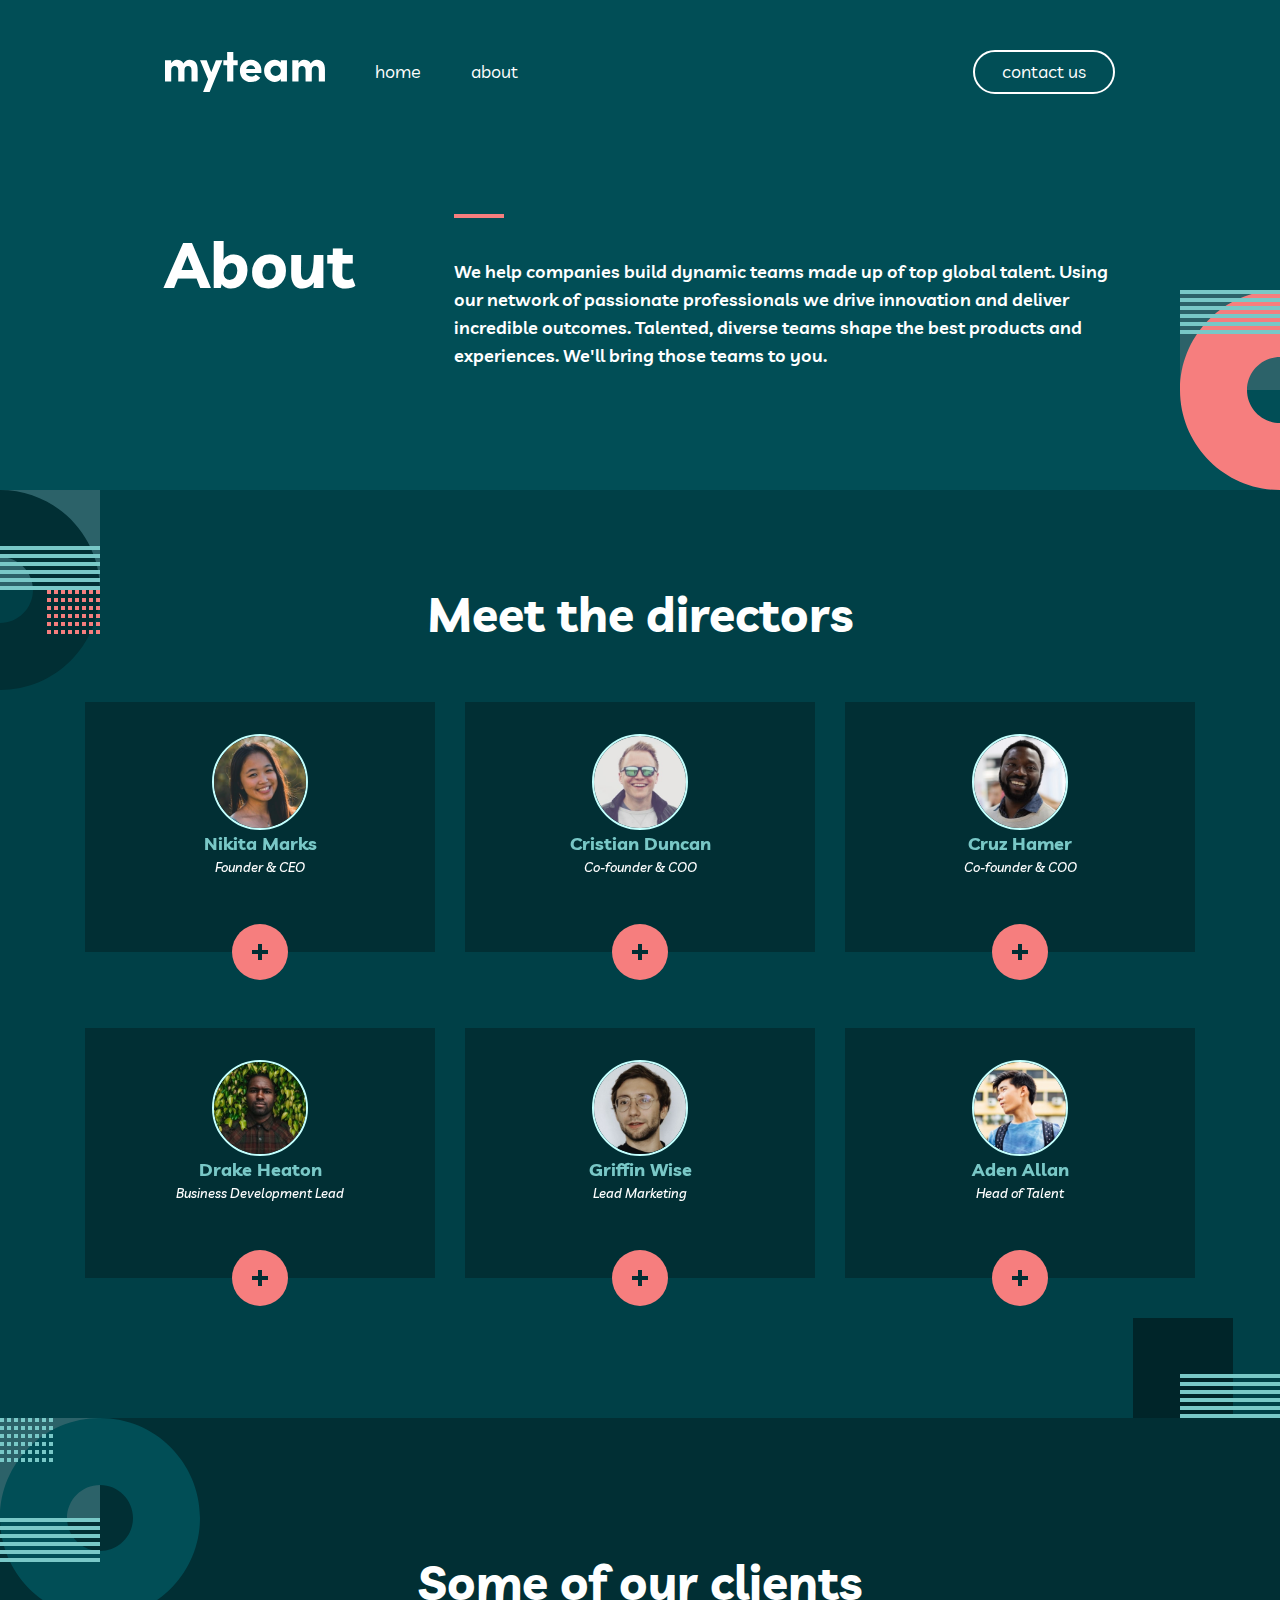
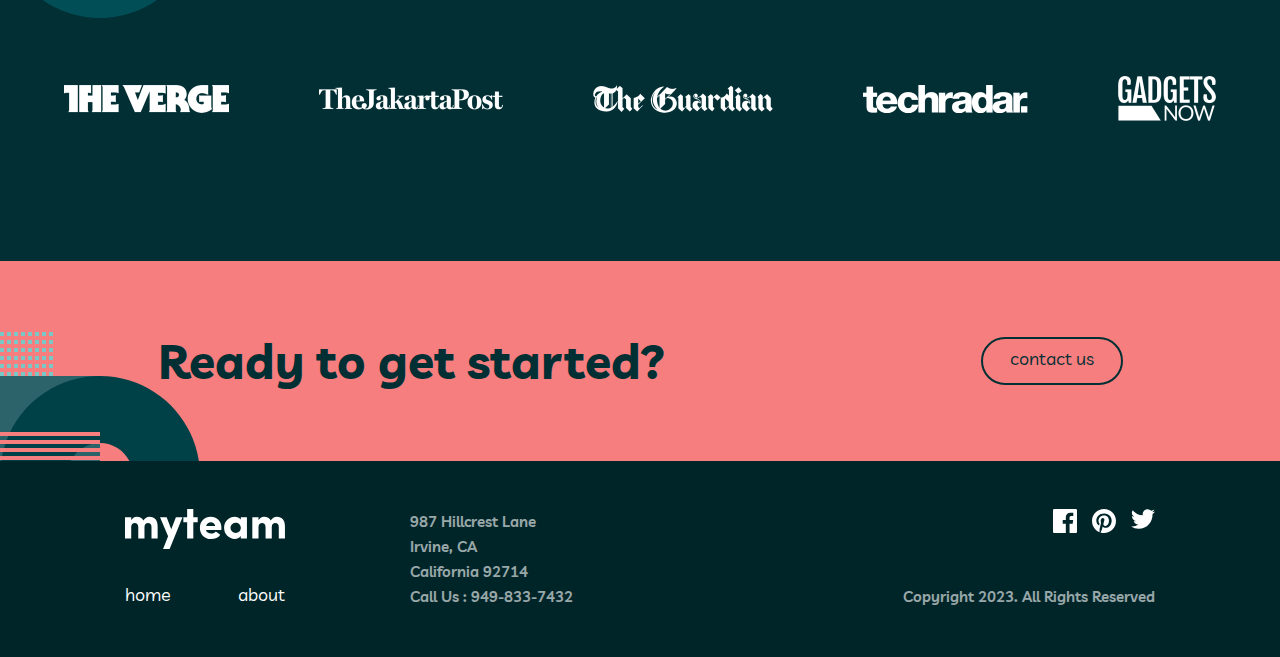
==== about.html @ d1cc4b77 "fixed icons" ====
<!DOCTYPE html>
<html lang="en">
  <head>
    <meta charset="UTF-8" />
    <meta name="viewport" content="width=device-width, initial-scale=1.0" />
    <meta name="description" content="myTeam website to find the best talent" />

    <link rel="icon" type="image/png" sizes="32x32" href="images/favicon-32x32.png" />

    <title>Frontend Mentor | myteam website challenge - About</title>
    <link rel="stylesheet" href="./styles/about.css" />
  </head>
  <body>
    <div class="menu-backdrop">
      <div class="menu">
        <ul>
          <li>
            <button type="button" aria-label="close button" class="closeBtn">
              <img src="./assets/icon-close.svg" alt="close button" />
            </button>
          </li>
          <li><a class="link header-link" href="./index.html">home</a></li>
          <li><a class="link header-link" href="./about.html">about</a></li>
          <li><a class="contact-us header-link" href="./contact.html">contact us</a></li>
        </ul>
        <img class="menu-bg-pattern" src="./assets/bg-pattern-about-1-mobile-nav-1.svg" alt="" />
      </div>
    </div>
    <header class="header-container">
      <div class="header">
        <div class="header-content">
          <nav class="nav-bar">
            <img class="logo" src="./assets/logo.svg" alt="logo" />
            <a class="link header-link" href="./index.html">home</a>
            <a class="link header-link" href="./about.html">about</a>
            <a class="contact-us header-link" href="./contact.html">contact us</a>
            <button type="button" aria-label="hamburger" class="hamburger">
              <link href="https://fonts.googleapis.com/css2?family=Livvic:wght@600;700&display=swap" rel="stylesheet" />
              <img src="./assets/icon-hamburger.svg" alt="" />
            </button>
          </nav>
          <div class="content">
            <h1 class="main-heading">About</h1>
            <p class="desc">
              We help companies build dynamic teams made up of top global talent. Using our network of passionate professionals we drive innovation and deliver incredible outcomes. Talented, diverse teams shape the best products and experiences.
              We'll bring those teams to you.
            </p>
          </div>
        </div>
      </div>
      <img class="pattern-home-2" src="./assets/bg-pattern-about-1-mobile-nav-1.svg" alt="" />
    </header>
    <main class="main-content-container">
      <img class="bg-pattern-2" src="./assets/bg-pattern-about-2-contact-1.svg" alt="" />
      <div class="directors-info">
        <h2 class="heading-2">Meet the directors</h2>
        <div class="cards">
          <div class="card">
            <div class="card-holder">
              <div class="card-inner">
                <figure class="card-front">
                  <img width="96px" height="96px" src="./assets/avatar-nikita.jpg" alt="Nikita" />
                  <figcaption>
                    <h3 class="heading-3">Nikita Marks</h3>
                    <p class="job-position">Founder & CEO</p>
                  </figcaption>
                </figure>
                <div class="back-card">
                  <h3 class="heading-3">Nikita Marks</h3>
                  <q class="card-quote">It always amazes me how much talent there is in every corner of the globe.</q>
                  <div class="socials">
                    <a class="link header-link" href="http://www.twitter.com" target="_blank"><img src="./assets/icon-twitter.svg" alt="Twitter" /></a
                    ><a class="link header-link" href="http://www.linkedin.com" target="_blank"><img src="./assets/icon-linkedin.svg" alt="LinkedIn" /></a>
                  </div>
                </div>
              </div>
            </div>
            <button type="button" class="card-btn" aria-label="open/close card"><img src="./assets/icon-cross.svg" alt="" /></button>
          </div>
          <div class="card">
            <div class="card-holder">
              <div class="card-inner">
                <figure class="card-front">
                  <img width="96px" height="96px" src="./assets/avatar-christian.jpg" alt="Christian" />
                  <figcaption>
                    <h3 class="heading-3">Cristian Duncan</h3>
                    <p class="job-position">Co-founder & COO</p>
                  </figcaption>
                </figure>
                <div class="back-card">
                  <h3 class="heading-3">Cristian Duncan</h3>
                  <q class="card-quote">Distributed teams required unique processes. You need to approach work in a new way.</q>
                  <div class="socials">
                    <a class="link header-link" href="http://www.twitter.com" target="_blank"><img src="./assets/icon-twitter.svg" alt="Twitter" /></a
                    ><a class="link header-link" href="http://www.linkedin.com" target="_blank"><img src="./assets/icon-linkedin.svg" alt="LinkedIn" /></a>
                  </div>
                </div>
              </div>
            </div>
            <button type="button" class="card-btn" aria-label="open/close card"><img src="./assets/icon-cross.svg" alt="" /></button>
          </div>
          <div class="card">
            <div class="card-holder">
              <div class="card-inner">
                <figure class="card-front">
                  <img width="96px" height="96px" src="./assets/avatar-cruz.jpg" alt="Cruz" />
                  <figcaption>
                    <h3 class="heading-3">Cruz Hamer</h3>
                    <p class="job-position">Co-founder & COO</p>
                  </figcaption>
                </figure>
                <div class="back-card">
                  <h3 class="heading-3">Cruz Hamer</h3>
                  <q class="card-quote">Technology is at the forefront of enabling distributed teams. That's where we come in.</q>
                  <div class="socials">
                    <a class="link header-link" href="http://www.twitter.com" target="_blank"><img src="./assets/icon-twitter.svg" alt="Twitter" /></a
                    ><a class="link header-link" href="http://www.linkedin.com" target="_blank"><img src="./assets/icon-linkedin.svg" alt="LinkedIn" /></a>
                  </div>
                </div>
              </div>
            </div>
            <button type="button" class="card-btn" aria-label="open/close card"><img src="./assets/icon-cross.svg" alt="" /></button>
          </div>
          <div class="card">
            <div class="card-holder">
              <div class="card-inner">
                <figure class="card-front">
                  <img width="96px" height="96px" src="./assets/avatar-drake.jpg" alt="Drake" />
                  <figcaption>
                    <h3 class="heading-3">Drake Heaton</h3>
                    <p class="job-position">Business Development Lead</p>
                  </figcaption>
                </figure>
                <div class="back-card">
                  <h3 class="heading-3">Drake Heaton</h3>
                  <q class="card-quote">Hiring similar people from similar backgrounds is a surefire way to stunt innovation.</q>
                  <div class="socials">
                    <a class="link header-link" href="http://www.twitter.com" target="_blank"><img src="./assets/icon-twitter.svg" alt="Twitter" /></a
                    ><a class="link header-link" href="http://www.linkedin.com" target="_blank"><img src="./assets/icon-linkedin.svg" alt="LinkedIn" /></a>
                  </div>
                </div>
              </div>
            </div>
            <button type="button" class="card-btn" aria-label="open/close card"><img src="./assets/icon-cross.svg" alt="" /></button>
          </div>
          <div class="card">
            <div class="card-holder">
              <div class="card-inner">
                <figure class="card-front">
                  <img width="96px" height="96px" src="./assets/avatar-griffin.jpg" alt="Griffin" />
                  <figcaption>
                    <h3 class="heading-3">Griffin Wise</h3>
                    <p class="job-position">Lead Marketing</p>
                  </figcaption>
                </figure>
                <div class="back-card">
                  <h3 class="heading-3">Griffin Wise</h3>
                  <q class="card-quote">Unique perspectives shape unique products, which is what you need to survive these days.</q>
                  <div class="socials">
                    <a class="link header-link" href="http://www.twitter.com" target="_blank"><img src="./assets/icon-twitter.svg" alt="Twitter" /></a
                    ><a class="link header-link" href="http://www.linkedin.com" target="_blank"><img src="./assets/icon-linkedin.svg" alt="LinkedIn" /></a>
                  </div>
                </div>
              </div>
            </div>
            <button type="button" class="card-btn" aria-label="open/close card"><img src="./assets/icon-cross.svg" alt="" /></button>
          </div>
          <div class="card">
            <div class="card-holder">
              <div class="card-inner">
                <figure class="card-front">
                  <img width="96px" height="96px" src="./assets/avatar-aden.jpg" alt="Aden" />
                  <figcaption>
                    <h3 class="heading-3">Aden Allan</h3>
                    <p class="job-position">Head of Talent</p>
                  </figcaption>
                </figure>
                <div class="back-card">
                  <h3 class="heading-3">Aden Allan</h3>
                  <q class="card-quote">Empowered teams create truly amazing products. Set the north star and let them follow it.</q>
                  <div class="socials">
                    <a class="link header-link" href="http://www.twitter.com" target="_blank"><img src="./assets/icon-twitter.svg" alt="Twitter" /></a
                    ><a class="link header-link" href="http://www.linkedin.com" target="_blank"><img src="./assets/icon-linkedin.svg" alt="LinkedIn" /></a>
                  </div>
                </div>
              </div>
            </div>
            <button type="button" class="card-btn" aria-label="open/close card"><img src="./assets/icon-cross.svg" alt="" /></button>
          </div>
        </div>
      </div>
      <img class="bg-pattern-3" src="./assets/bg-pattern-home-4-about-3.svg" alt="" />
    </main>
    <section class="clients-container">
      <img class="pattern-four" src="./assets/bg-pattern-about-4.svg" alt="" />
      <div class="clients-content">
        <h2 class="heading-2">Some of our clients</h2>
        <div class="clients">
          <img src="./assets/logo-the-verge.png" alt="The Verge" />
          <img src="./assets/logo-jakarta-post.png" class="jakarta-post" alt="The Jakarta Post" />
          <img src="./assets/logo-the-guardian.png" alt="The Guardian" />
          <img src="./assets/logo-tech-radar.png" alt="Tech Radar" />
          <img src="./assets/logo-gadgets-now.png" class="gadgets-now" alt="Gadgets Now" />
        </div>
      </div>
    </section>
    <section class="contact-us-container">
      <img class="pattern-contact-us" src="./assets/bg-pattern-home-6-about-5.svg" alt="" />
      <div class="contact-us-content">
        <h2 class="heading-2">Ready to get started?</h2>
        <a class="contact-us header-link" href="./contact.html">contact us</a>
      </div>
    </section>
    <footer class="footer-container">
      <div class="footer-content">
        <div class="nav-group">
          <img class="logo" src="./assets/logo.svg" alt="logo" />
          <nav class="nav-links">
            <ul>
              <li><a class="link header-link" href="./index.html">home</a></li>
              <li><a class="link header-link" href="./about.html">about</a></li>
            </ul>
          </nav>
          <nav class="nav-socials">
            <ul>
              <li>
                <a class="link header-link" href="http://www.facebook.com" target="_blank"><img src="./assets/icon-facebook.svg" alt="facebook" /></a>
              </li>
              <li>
                <a class="link header-link" href="http://www.pinterest.com" target="_blank"><img src="./assets/icon-pinterest.svg" alt="pinterest" /></a>
              </li>
              <li>
                <a class="link header-link" href="http://www.twitter.com" target="_blank"><img src="./assets/icon-twitter.svg" alt="twitter" /></a>
              </li>
            </ul>
          </nav>
        </div>
        <address class="address">987 Hillcrest Lane<br />Irvine, CA<br />California 92714<br />Call Us : 949-833-7432</address>
        <div class="contact-block">
          <nav class="nav-socials">
            <ul>
              <li>
                <a class="link header-link" href="http://www.facebook.com" target="_blank"><img src="./assets/icon-facebook.svg" alt="facebook" /></a>
              </li>
              <li>
                <a class="link header-link" href="http://www.pinterest.com" target="_blank"><img src="./assets/icon-pinterest.svg" alt="pinterest" /></a>
              </li>
              <li>
                <a class="link header-link" href="http://www.twitter.com" target="_blank"><img src="./assets/icon-twitter.svg" alt="twitter" /></a>
              </li>
            </ul>
          </nav>
          <address class="address">987 Hillcrest Lane<br />Irvine, CA<br />California 92714<br />Call Us : 949-833-7432</address>
          <p class="copyright">Copyright 2023. All Rights Reserved</p>
        </div>
      </div>
    </footer>
    <script src="./src/index.js"></script>
  </body>
</html>
---- styles/about.css ----
@import './styles.css';

.header {
  min-height: initial;
}
.header-container {
  position: relative;
  overflow: hidden;
}

.content {
  position: relative;
  display: flex;
  justify-content: space-between;
  gap: 10rem;
  margin: 12rem 0;
}

.main-heading {
  font-size: 6.4rem;
  font-weight: 700;
  line-height: 10rem;
}

.desc {
  position: relative;
  z-index: 1;
  font-size: 1.8rem;
  line-height: 2.8rem;
  font-weight: 600;
}

.desc::before {
  background-color: var(--light-coral);
}

.desc::before {
  content: '';
  display: block;
  width: 5rem;
  height: 0.4rem;
  margin-bottom: 4rem;
}

.pattern-home-2 {
  position: absolute;
  right: -10rem;
  bottom: 0;
  z-index: 0;
}

.main-content-container {
  position: relative;
  background-color: var(--deep-jungle-green);
  overflow: hidden;
}

.bg-pattern-2 {
  position: absolute;
  top: 0;
  left: -10rem;
}

.directors-info {
  position: relative;
  min-height: 100vh;
  display: flex;
  flex-direction: column;
  justify-content: center;
  padding: 10rem 2.4rem 14rem;
}

.directors-info .heading-2 {
  margin-bottom: 6.4rem;
  text-align: center;
}

.cards {
  display: grid;
  row-gap: 7.6rem;
  column-gap: 3rem;
  grid-template-columns: repeat(auto-fill, minmax(20rem, 35rem));
  justify-content: center;
}

.card {
  position: relative;
  display: flex;
  flex-direction: column;
  align-items: center;
  min-height: 25rem;
  min-width: 22.5rem;
}

.card-btn img {
  pointer-events: none;
}

.card button {
  display: flex;
  justify-content: center;
  align-items: center;
  position: absolute;
  bottom: -2.8rem;
  cursor: pointer;
  width: 5.6rem;
  height: 5.6rem;
  background-color: var(--light-coral);
  border: none;
  border-radius: 50%;
  transition: all 0.3s;
}

.card button.opened {
  background-color: var(--rapture-blue);
}

.card button.opened:hover {
  background-color: var(--light-coral);
}

.card figcaption {
  text-align: center;
}

.card button:hover {
  transition: all 0.3s;
  background-color: var(--rapture-blue);
}

.card figure img {
  border: 0.2rem solid #c4fffe;
  border-radius: 50%;
  margin: 0 auto;
  display: block;
}

.bg-pattern-3 {
  position: absolute;
  bottom: 0;
  right: 0;
}

.clients-container {
  position: relative;
  background-color: var(--sacramento-state-green);
}

.clients-content {
  position: relative;
  z-index: 1;
  padding: 14rem 0;
  display: flex;
  flex-direction: column;
  align-items: center;
  gap: 7rem;
}

.clients-content .heading-2 {
  text-align: center;
}

.pattern-four {
  position: absolute;
  top: 0;
  left: 0;
  z-index: 1;
}

.clients {
  display: flex;
  align-items: center;
  gap: 9rem;
}

.clients img {
  height: 2.8rem;
}

.clients .gadgets-now {
  height: 4.5rem;
}

.clients .jakarta-post {
  height: 2.3rem;
}

.back-card {
  display: flex;
  flex-direction: column;
  align-items: center;
  transform: rotateY(180deg);
  background-color: var(--dark-green);
}

.card-quote {
  font-size: 1.5rem;
  line-height: 2.5rem;
  text-align: center;
  margin-top: 1rem;
  margin-bottom: 2rem;
}

.card-holder {
  background-color: transparent;
  perspective: 1000px;
  width: 100%;
  height: 100%;
}

.card-inner {
  position: relative;
  width: 100%;
  height: 100%;
  transition: transform 0.6s;
  transform-style: preserve-3d;
  /* transform: rotateY(180deg); */
}

.card-front {
  background-color: var(--sacramento-state-green);
}

.card-inner .heading-3 {
  margin-top: 0;
}

.socials .header-link:first-child {
  margin-right: 1.7rem;
}

.socials .header-link {
  display: inline;
}

.card-front,
.back-card {
  position: absolute;
  width: 100%;
  height: 100%;
  -webkit-backface-visibility: hidden;
  backface-visibility: hidden;
  padding: 3.2rem 4.8rem;
}

@media only screen and (max-width: 1200px) {
  .content {
    flex-direction: column;
    text-align: center;
    gap: 0;
    max-width: 50rem;
    margin: 8rem auto 12rem;
  }
  .desc {
    font-size: 1.5rem;
  }
  .desc::before {
    display: none;
  }
}

@media only screen and (max-width: 1180px) {
  .directors-info > .heading-2 {
    font-size: 4.8rem;
  }

  .clients {
    gap: 6rem;
  }

  .clients img {
    height: 1.7rem;
  }

  .clients .gadgets-now {
    height: 2.8rem;
  }

  .clients .jakarta-post {
    height: 1.4rem;
  }

  .pattern-four {
    top: -10rem;
  }

  .clients-container {
    overflow: hidden;
  }

  .clients-content {
    padding: 8rem 0;
  }
}

@media only screen and (max-width: 780px) {
  .pattern-four {
    left: -10rem;
  }

  .clients {
    flex-direction: column;
  }
}

@media only screen and (max-width: 700px) {
  .main-heading {
    font-size: 4rem;
    line-height: normal;
    margin-bottom: 1rem;
  }

  .pattern-home-2 {
    bottom: -10rem;
  }

  .content {
    padding: 0 2.4rem;
  }

  .directors-info > .heading-2 {
    font-size: 3.2rem;
  }
}

@media only screen and (max-width: 560px) {
  .bg-pattern-2 {
    top: -10rem;
  }
}

@media only screen and (max-width: 350px) {
  .card-front,
  .back-card {
    padding: 3.2rem 1.8rem;
  }
}
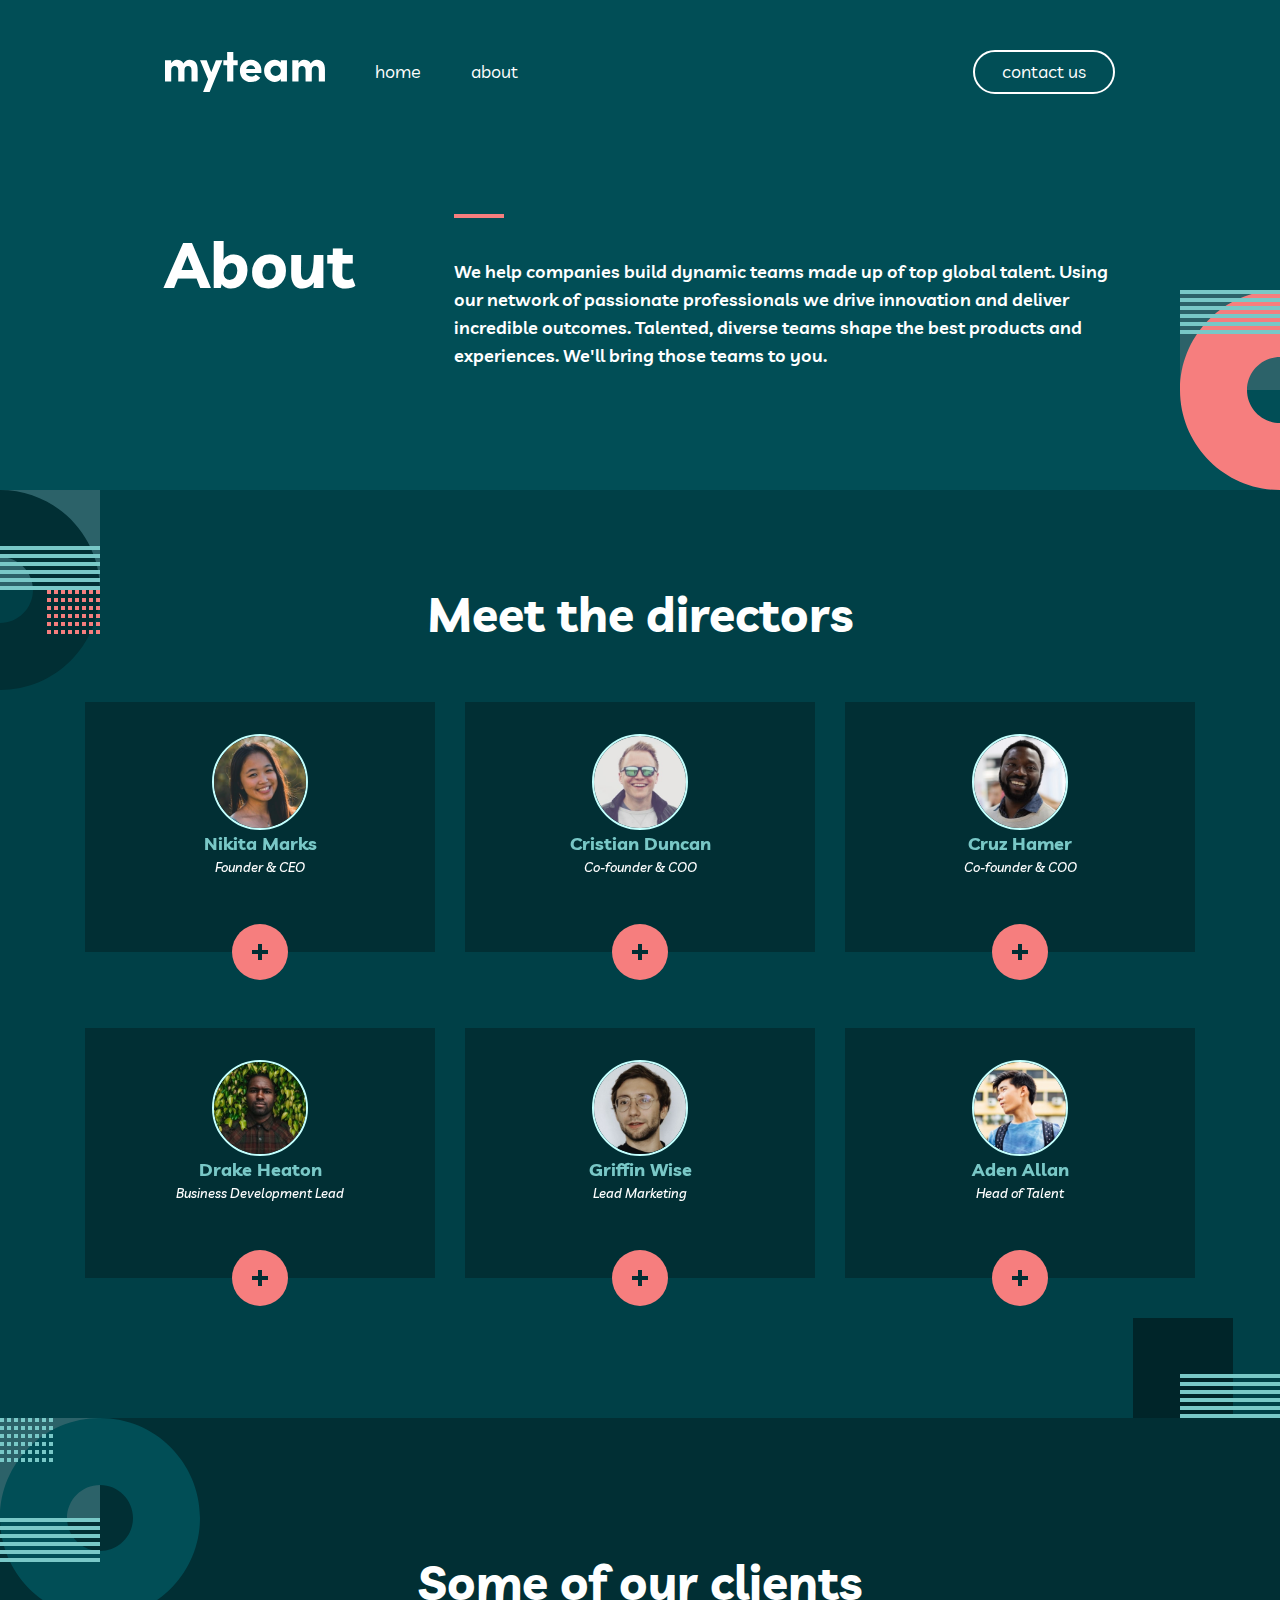
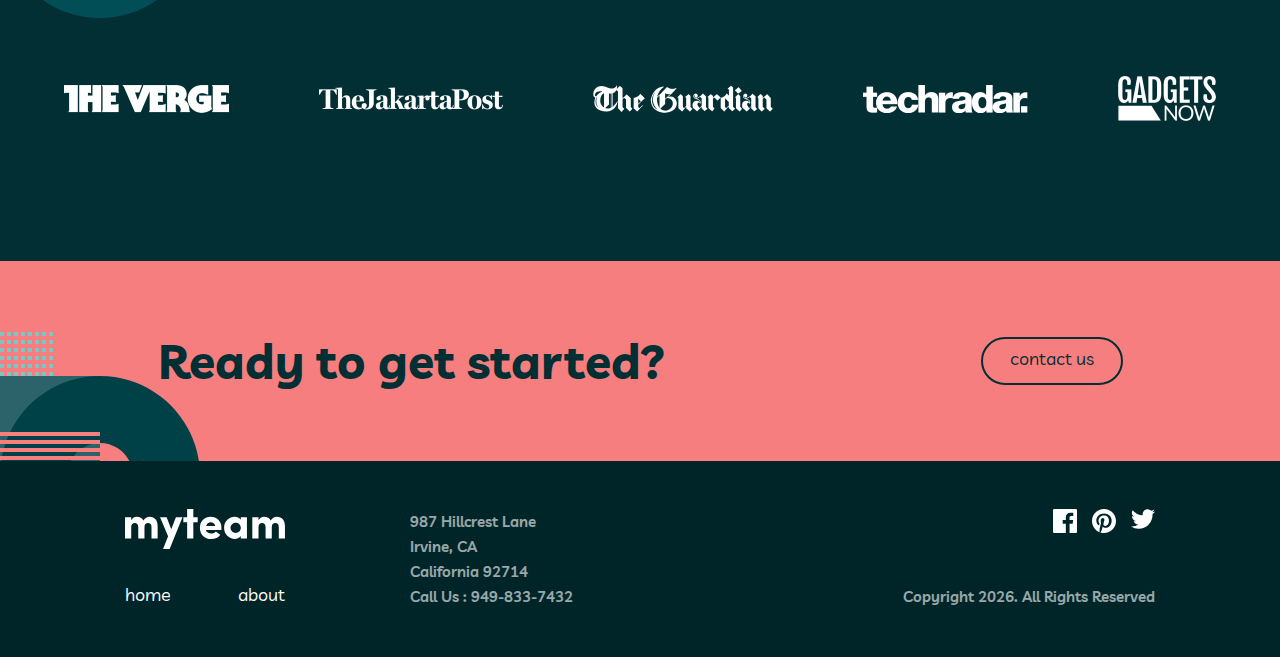
==== commit 94ef1111: "fixed copyright year" ====
--- a/about.html
+++ b/about.html
@@ -5,7 +5,7 @@
     <meta name="viewport" content="width=device-width, initial-scale=1.0" />
     <meta name="description" content="myTeam website to find the best talent" />
 
-    <link rel="icon" type="image/png" sizes="32x32" href="images/favicon-32x32.png" />
+    <link rel="icon" type="image/png" sizes="32x32" href="assets/favicon-32x32.png" />
 
     <title>Frontend Mentor | myteam website challenge - About</title>
     <link rel="stylesheet" href="./styles/about.css" />
@@ -50,178 +50,180 @@
       </div>
       <img class="pattern-home-2" src="./assets/bg-pattern-about-1-mobile-nav-1.svg" alt="" />
     </header>
-    <main class="main-content-container">
-      <img class="bg-pattern-2" src="./assets/bg-pattern-about-2-contact-1.svg" alt="" />
-      <div class="directors-info">
-        <h2 class="heading-2">Meet the directors</h2>
-        <div class="cards">
-          <div class="card">
-            <div class="card-holder">
-              <div class="card-inner">
-                <figure class="card-front">
-                  <img width="96px" height="96px" src="./assets/avatar-nikita.jpg" alt="Nikita" />
-                  <figcaption>
+    <main>
+      <div class="main-content-container">
+        <img class="bg-pattern-2" src="./assets/bg-pattern-about-2-contact-1.svg" alt="" />
+        <div class="directors-info">
+          <h2 class="heading-2">Meet the directors</h2>
+          <div class="cards">
+            <div class="card">
+              <div class="card-holder">
+                <div class="card-inner">
+                  <figure class="card-front">
+                    <img width="96px" height="96px" src="./assets/avatar-nikita.jpg" alt="Nikita" />
+                    <figcaption>
+                      <h3 class="heading-3">Nikita Marks</h3>
+                      <p class="job-position">Founder & CEO</p>
+                    </figcaption>
+                  </figure>
+                  <div class="back-card">
                     <h3 class="heading-3">Nikita Marks</h3>
-                    <p class="job-position">Founder & CEO</p>
-                  </figcaption>
-                </figure>
-                <div class="back-card">
-                  <h3 class="heading-3">Nikita Marks</h3>
-                  <q class="card-quote">It always amazes me how much talent there is in every corner of the globe.</q>
-                  <div class="socials">
-                    <a class="link header-link" href="http://www.twitter.com" target="_blank"><img src="./assets/icon-twitter.svg" alt="Twitter" /></a
-                    ><a class="link header-link" href="http://www.linkedin.com" target="_blank"><img src="./assets/icon-linkedin.svg" alt="LinkedIn" /></a>
-                  </div>
-                </div>
-              </div>
-            </div>
-            <button type="button" class="card-btn" aria-label="open/close card"><img src="./assets/icon-cross.svg" alt="" /></button>
-          </div>
-          <div class="card">
-            <div class="card-holder">
-              <div class="card-inner">
-                <figure class="card-front">
-                  <img width="96px" height="96px" src="./assets/avatar-christian.jpg" alt="Christian" />
-                  <figcaption>
+                    <q class="card-quote">It always amazes me how much talent there is in every corner of the globe.</q>
+                    <div class="socials">
+                      <a class="link header-link" href="http://www.twitter.com" target="_blank"><img src="./assets/icon-twitter.svg" alt="Twitter" /></a
+                      ><a class="link header-link" href="http://www.linkedin.com" target="_blank"><img src="./assets/icon-linkedin.svg" alt="LinkedIn" /></a>
+                    </div>
+                  </div>
+                </div>
+              </div>
+              <button type="button" class="card-btn" aria-label="open/close card"><img src="./assets/icon-cross.svg" alt="" /></button>
+            </div>
+            <div class="card">
+              <div class="card-holder">
+                <div class="card-inner">
+                  <figure class="card-front">
+                    <img width="96px" height="96px" src="./assets/avatar-christian.jpg" alt="Christian" />
+                    <figcaption>
+                      <h3 class="heading-3">Cristian Duncan</h3>
+                      <p class="job-position">Co-founder & COO</p>
+                    </figcaption>
+                  </figure>
+                  <div class="back-card">
                     <h3 class="heading-3">Cristian Duncan</h3>
-                    <p class="job-position">Co-founder & COO</p>
-                  </figcaption>
-                </figure>
-                <div class="back-card">
-                  <h3 class="heading-3">Cristian Duncan</h3>
-                  <q class="card-quote">Distributed teams required unique processes. You need to approach work in a new way.</q>
-                  <div class="socials">
-                    <a class="link header-link" href="http://www.twitter.com" target="_blank"><img src="./assets/icon-twitter.svg" alt="Twitter" /></a
-                    ><a class="link header-link" href="http://www.linkedin.com" target="_blank"><img src="./assets/icon-linkedin.svg" alt="LinkedIn" /></a>
-                  </div>
-                </div>
-              </div>
-            </div>
-            <button type="button" class="card-btn" aria-label="open/close card"><img src="./assets/icon-cross.svg" alt="" /></button>
-          </div>
-          <div class="card">
-            <div class="card-holder">
-              <div class="card-inner">
-                <figure class="card-front">
-                  <img width="96px" height="96px" src="./assets/avatar-cruz.jpg" alt="Cruz" />
-                  <figcaption>
+                    <q class="card-quote">Distributed teams required unique processes. You need to approach work in a new way.</q>
+                    <div class="socials">
+                      <a class="link header-link" href="http://www.twitter.com" target="_blank"><img src="./assets/icon-twitter.svg" alt="Twitter" /></a
+                      ><a class="link header-link" href="http://www.linkedin.com" target="_blank"><img src="./assets/icon-linkedin.svg" alt="LinkedIn" /></a>
+                    </div>
+                  </div>
+                </div>
+              </div>
+              <button type="button" class="card-btn" aria-label="open/close card"><img src="./assets/icon-cross.svg" alt="" /></button>
+            </div>
+            <div class="card">
+              <div class="card-holder">
+                <div class="card-inner">
+                  <figure class="card-front">
+                    <img width="96px" height="96px" src="./assets/avatar-cruz.jpg" alt="Cruz" />
+                    <figcaption>
+                      <h3 class="heading-3">Cruz Hamer</h3>
+                      <p class="job-position">Co-founder & COO</p>
+                    </figcaption>
+                  </figure>
+                  <div class="back-card">
                     <h3 class="heading-3">Cruz Hamer</h3>
-                    <p class="job-position">Co-founder & COO</p>
-                  </figcaption>
-                </figure>
-                <div class="back-card">
-                  <h3 class="heading-3">Cruz Hamer</h3>
-                  <q class="card-quote">Technology is at the forefront of enabling distributed teams. That's where we come in.</q>
-                  <div class="socials">
-                    <a class="link header-link" href="http://www.twitter.com" target="_blank"><img src="./assets/icon-twitter.svg" alt="Twitter" /></a
-                    ><a class="link header-link" href="http://www.linkedin.com" target="_blank"><img src="./assets/icon-linkedin.svg" alt="LinkedIn" /></a>
-                  </div>
-                </div>
-              </div>
-            </div>
-            <button type="button" class="card-btn" aria-label="open/close card"><img src="./assets/icon-cross.svg" alt="" /></button>
-          </div>
-          <div class="card">
-            <div class="card-holder">
-              <div class="card-inner">
-                <figure class="card-front">
-                  <img width="96px" height="96px" src="./assets/avatar-drake.jpg" alt="Drake" />
-                  <figcaption>
+                    <q class="card-quote">Technology is at the forefront of enabling distributed teams. That's where we come in.</q>
+                    <div class="socials">
+                      <a class="link header-link" href="http://www.twitter.com" target="_blank"><img src="./assets/icon-twitter.svg" alt="Twitter" /></a
+                      ><a class="link header-link" href="http://www.linkedin.com" target="_blank"><img src="./assets/icon-linkedin.svg" alt="LinkedIn" /></a>
+                    </div>
+                  </div>
+                </div>
+              </div>
+              <button type="button" class="card-btn" aria-label="open/close card"><img src="./assets/icon-cross.svg" alt="" /></button>
+            </div>
+            <div class="card">
+              <div class="card-holder">
+                <div class="card-inner">
+                  <figure class="card-front">
+                    <img width="96px" height="96px" src="./assets/avatar-drake.jpg" alt="Drake" />
+                    <figcaption>
+                      <h3 class="heading-3">Drake Heaton</h3>
+                      <p class="job-position">Business Development Lead</p>
+                    </figcaption>
+                  </figure>
+                  <div class="back-card">
                     <h3 class="heading-3">Drake Heaton</h3>
-                    <p class="job-position">Business Development Lead</p>
-                  </figcaption>
-                </figure>
-                <div class="back-card">
-                  <h3 class="heading-3">Drake Heaton</h3>
-                  <q class="card-quote">Hiring similar people from similar backgrounds is a surefire way to stunt innovation.</q>
-                  <div class="socials">
-                    <a class="link header-link" href="http://www.twitter.com" target="_blank"><img src="./assets/icon-twitter.svg" alt="Twitter" /></a
-                    ><a class="link header-link" href="http://www.linkedin.com" target="_blank"><img src="./assets/icon-linkedin.svg" alt="LinkedIn" /></a>
-                  </div>
-                </div>
-              </div>
-            </div>
-            <button type="button" class="card-btn" aria-label="open/close card"><img src="./assets/icon-cross.svg" alt="" /></button>
-          </div>
-          <div class="card">
-            <div class="card-holder">
-              <div class="card-inner">
-                <figure class="card-front">
-                  <img width="96px" height="96px" src="./assets/avatar-griffin.jpg" alt="Griffin" />
-                  <figcaption>
+                    <q class="card-quote">Hiring similar people from similar backgrounds is a surefire way to stunt innovation.</q>
+                    <div class="socials">
+                      <a class="link header-link" href="http://www.twitter.com" target="_blank"><img src="./assets/icon-twitter.svg" alt="Twitter" /></a
+                      ><a class="link header-link" href="http://www.linkedin.com" target="_blank"><img src="./assets/icon-linkedin.svg" alt="LinkedIn" /></a>
+                    </div>
+                  </div>
+                </div>
+              </div>
+              <button type="button" class="card-btn" aria-label="open/close card"><img src="./assets/icon-cross.svg" alt="" /></button>
+            </div>
+            <div class="card">
+              <div class="card-holder">
+                <div class="card-inner">
+                  <figure class="card-front">
+                    <img width="96px" height="96px" src="./assets/avatar-griffin.jpg" alt="Griffin" />
+                    <figcaption>
+                      <h3 class="heading-3">Griffin Wise</h3>
+                      <p class="job-position">Lead Marketing</p>
+                    </figcaption>
+                  </figure>
+                  <div class="back-card">
                     <h3 class="heading-3">Griffin Wise</h3>
-                    <p class="job-position">Lead Marketing</p>
-                  </figcaption>
-                </figure>
-                <div class="back-card">
-                  <h3 class="heading-3">Griffin Wise</h3>
-                  <q class="card-quote">Unique perspectives shape unique products, which is what you need to survive these days.</q>
-                  <div class="socials">
-                    <a class="link header-link" href="http://www.twitter.com" target="_blank"><img src="./assets/icon-twitter.svg" alt="Twitter" /></a
-                    ><a class="link header-link" href="http://www.linkedin.com" target="_blank"><img src="./assets/icon-linkedin.svg" alt="LinkedIn" /></a>
-                  </div>
-                </div>
-              </div>
-            </div>
-            <button type="button" class="card-btn" aria-label="open/close card"><img src="./assets/icon-cross.svg" alt="" /></button>
-          </div>
-          <div class="card">
-            <div class="card-holder">
-              <div class="card-inner">
-                <figure class="card-front">
-                  <img width="96px" height="96px" src="./assets/avatar-aden.jpg" alt="Aden" />
-                  <figcaption>
+                    <q class="card-quote">Unique perspectives shape unique products, which is what you need to survive these days.</q>
+                    <div class="socials">
+                      <a class="link header-link" href="http://www.twitter.com" target="_blank"><img src="./assets/icon-twitter.svg" alt="Twitter" /></a
+                      ><a class="link header-link" href="http://www.linkedin.com" target="_blank"><img src="./assets/icon-linkedin.svg" alt="LinkedIn" /></a>
+                    </div>
+                  </div>
+                </div>
+              </div>
+              <button type="button" class="card-btn" aria-label="open/close card"><img src="./assets/icon-cross.svg" alt="" /></button>
+            </div>
+            <div class="card">
+              <div class="card-holder">
+                <div class="card-inner">
+                  <figure class="card-front">
+                    <img width="96px" height="96px" src="./assets/avatar-aden.jpg" alt="Aden" />
+                    <figcaption>
+                      <h3 class="heading-3">Aden Allan</h3>
+                      <p class="job-position">Head of Talent</p>
+                    </figcaption>
+                  </figure>
+                  <div class="back-card">
                     <h3 class="heading-3">Aden Allan</h3>
-                    <p class="job-position">Head of Talent</p>
-                  </figcaption>
-                </figure>
-                <div class="back-card">
-                  <h3 class="heading-3">Aden Allan</h3>
-                  <q class="card-quote">Empowered teams create truly amazing products. Set the north star and let them follow it.</q>
-                  <div class="socials">
-                    <a class="link header-link" href="http://www.twitter.com" target="_blank"><img src="./assets/icon-twitter.svg" alt="Twitter" /></a
-                    ><a class="link header-link" href="http://www.linkedin.com" target="_blank"><img src="./assets/icon-linkedin.svg" alt="LinkedIn" /></a>
-                  </div>
-                </div>
-              </div>
-            </div>
-            <button type="button" class="card-btn" aria-label="open/close card"><img src="./assets/icon-cross.svg" alt="" /></button>
-          </div>
-        </div>
-      </div>
-      <img class="bg-pattern-3" src="./assets/bg-pattern-home-4-about-3.svg" alt="" />
+                    <q class="card-quote">Empowered teams create truly amazing products. Set the north star and let them follow it.</q>
+                    <div class="socials">
+                      <a class="link header-link" href="http://www.twitter.com" target="_blank"><img src="./assets/icon-twitter.svg" alt="Twitter" /></a
+                      ><a class="link header-link" href="http://www.linkedin.com" target="_blank"><img src="./assets/icon-linkedin.svg" alt="LinkedIn" /></a>
+                    </div>
+                  </div>
+                </div>
+              </div>
+              <button type="button" class="card-btn" aria-label="open/close card"><img src="./assets/icon-cross.svg" alt="" /></button>
+            </div>
+          </div>
+        </div>
+        <img class="bg-pattern-3" src="./assets/bg-pattern-home-4-about-3.svg" alt="" />
+      </div>
+      <section class="clients-container">
+        <img class="pattern-four" src="./assets/bg-pattern-about-4.svg" alt="" />
+        <div class="clients-content">
+          <h2 class="heading-2">Some of our clients</h2>
+          <div class="clients">
+            <img src="./assets/logo-the-verge.png" alt="The Verge" />
+            <img src="./assets/logo-jakarta-post.png" class="jakarta-post" alt="The Jakarta Post" />
+            <img src="./assets/logo-the-guardian.png" alt="The Guardian" />
+            <img src="./assets/logo-tech-radar.png" alt="Tech Radar" />
+            <img src="./assets/logo-gadgets-now.png" class="gadgets-now" alt="Gadgets Now" />
+          </div>
+        </div>
+      </section>
+      <section class="contact-us-container">
+        <img class="pattern-contact-us" src="./assets/bg-pattern-home-6-about-5.svg" alt="" />
+        <div class="contact-us-content">
+          <h2 class="heading-2">Ready to get started?</h2>
+          <a class="contact-us header-link" href="./contact.html">contact us</a>
+        </div>
+      </section>
     </main>
-    <section class="clients-container">
-      <img class="pattern-four" src="./assets/bg-pattern-about-4.svg" alt="" />
-      <div class="clients-content">
-        <h2 class="heading-2">Some of our clients</h2>
-        <div class="clients">
-          <img src="./assets/logo-the-verge.png" alt="The Verge" />
-          <img src="./assets/logo-jakarta-post.png" class="jakarta-post" alt="The Jakarta Post" />
-          <img src="./assets/logo-the-guardian.png" alt="The Guardian" />
-          <img src="./assets/logo-tech-radar.png" alt="Tech Radar" />
-          <img src="./assets/logo-gadgets-now.png" class="gadgets-now" alt="Gadgets Now" />
-        </div>
-      </div>
-    </section>
-    <section class="contact-us-container">
-      <img class="pattern-contact-us" src="./assets/bg-pattern-home-6-about-5.svg" alt="" />
-      <div class="contact-us-content">
-        <h2 class="heading-2">Ready to get started?</h2>
-        <a class="contact-us header-link" href="./contact.html">contact us</a>
-      </div>
-    </section>
     <footer class="footer-container">
       <div class="footer-content">
         <div class="nav-group">
           <img class="logo" src="./assets/logo.svg" alt="logo" />
-          <nav class="nav-links">
+          <div class="nav-links">
             <ul>
               <li><a class="link header-link" href="./index.html">home</a></li>
               <li><a class="link header-link" href="./about.html">about</a></li>
             </ul>
-          </nav>
-          <nav class="nav-socials">
+          </div>
+          <div class="nav-socials">
             <ul>
               <li>
                 <a class="link header-link" href="http://www.facebook.com" target="_blank"><img src="./assets/icon-facebook.svg" alt="facebook" /></a>
@@ -233,11 +235,11 @@
                 <a class="link header-link" href="http://www.twitter.com" target="_blank"><img src="./assets/icon-twitter.svg" alt="twitter" /></a>
               </li>
             </ul>
-          </nav>
+          </div>
         </div>
         <address class="address">987 Hillcrest Lane<br />Irvine, CA<br />California 92714<br />Call Us : 949-833-7432</address>
         <div class="contact-block">
-          <nav class="nav-socials">
+          <div class="nav-socials">
             <ul>
               <li>
                 <a class="link header-link" href="http://www.facebook.com" target="_blank"><img src="./assets/icon-facebook.svg" alt="facebook" /></a>
@@ -249,12 +251,12 @@
                 <a class="link header-link" href="http://www.twitter.com" target="_blank"><img src="./assets/icon-twitter.svg" alt="twitter" /></a>
               </li>
             </ul>
-          </nav>
+          </div>
           <address class="address">987 Hillcrest Lane<br />Irvine, CA<br />California 92714<br />Call Us : 949-833-7432</address>
-          <p class="copyright">Copyright 2023. All Rights Reserved</p>
+          <p class="copyright">Copyright <span class="year"></span>. All Rights Reserved</p>
         </div>
       </div>
     </footer>
-    <script src="./src/index.js"></script>
+    <script src="src/index.js"></script>
   </body>
 </html>
--- a/styles/about.css
+++ b/styles/about.css
@@ -115,17 +115,8 @@
   background-color: var(--rapture-blue);
 }
 
-.card button.opened:hover {
-  background-color: var(--light-coral);
-}
-
 .card figcaption {
   text-align: center;
-}
-
-.card button:hover {
-  transition: all 0.3s;
-  background-color: var(--rapture-blue);
 }
 
 .card figure img {
@@ -335,3 +326,14 @@
     padding: 3.2rem 1.8rem;
   }
 }
+
+@media (hover: hover) and (pointer: fine) {
+  .card button:hover {
+    transition: all 0.3s;
+    background-color: var(--rapture-blue);
+  }
+
+  .card button.opened:hover {
+    background-color: var(--light-coral);
+  }
+}
